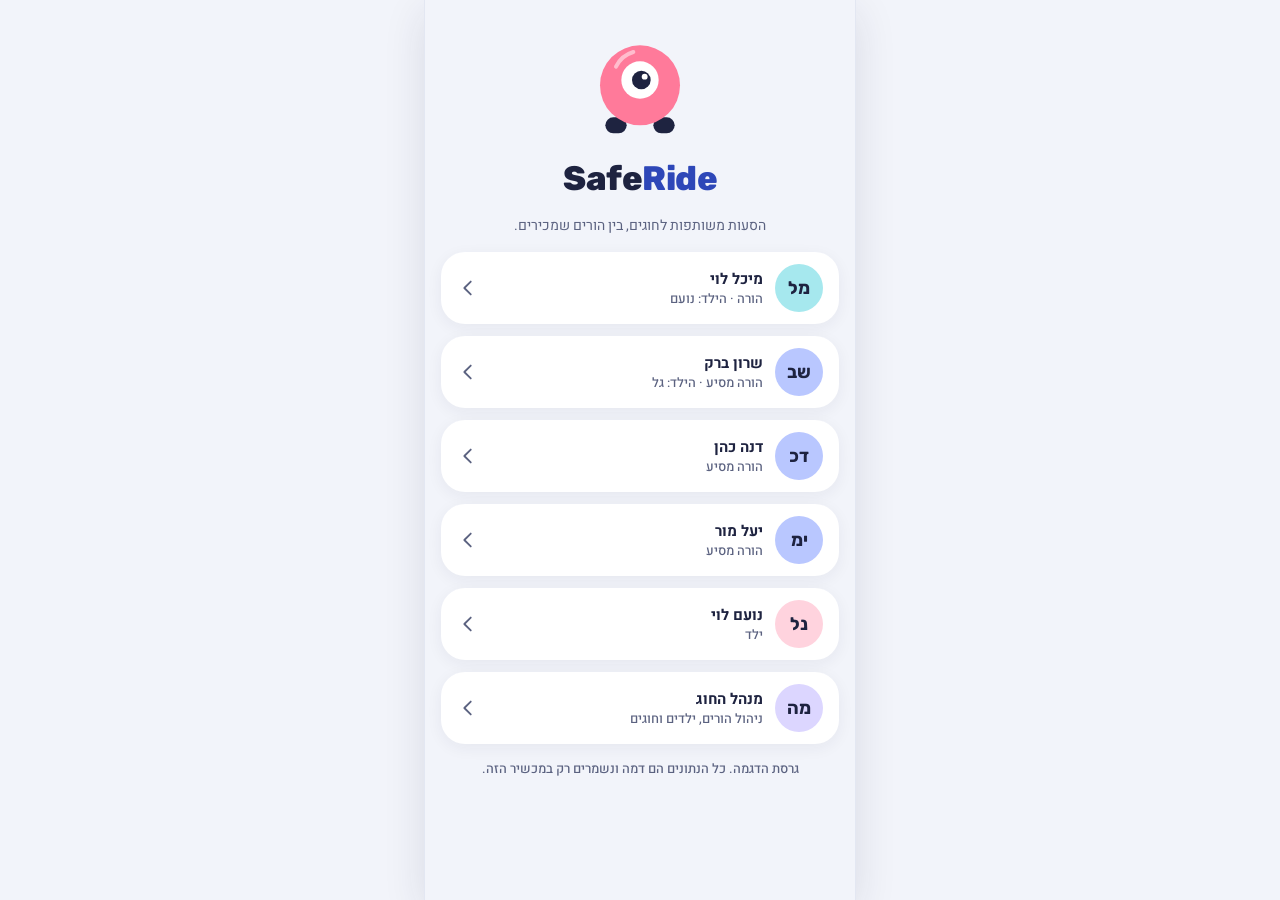
==== design_system_v1020/index.html @ 74db0ea1 "Add design_system_v1020: mobile app in the SafeRide Soft Sky design Working mobile prototype (demo d" ====
<!doctype html>
<html lang="he" dir="rtl" data-theme="light">
<head>
<meta charset="utf-8">
<meta name="viewport" content="width=device-width,initial-scale=1,viewport-fit=cover">
<title>SafeRide · Soft Sky</title>
<meta id="themeColor" name="theme-color" content="#F2F4FA">
<meta name="description" content="SafeRide בעיצוב Soft Sky (design_system_v1020): הסעות משותפות לחוגים. גרסת מובייל עם נתוני דמה.">
<meta name="apple-mobile-web-app-capable" content="yes">
<meta name="mobile-web-app-capable" content="yes">
<meta name="apple-mobile-web-app-title" content="SafeRide">
<meta name="apple-mobile-web-app-status-bar-style" content="default">
<link rel="manifest" href="manifest.webmanifest">
<link rel="icon" type="image/svg+xml" href="assets/ridi.svg">
<link rel="apple-touch-icon" href="assets/icon-180.png">
<link rel="preconnect" href="https://fonts.googleapis.com">
<link rel="preconnect" href="https://fonts.gstatic.com" crossorigin>
<link rel="stylesheet" href="https://fonts.googleapis.com/css2?family=Heebo:wght@400;500;700;800&family=Rubik:wght@500;700;800&display=swap">
<link rel="stylesheet" href="styles.css">
<script>
/* set the theme before first paint (no flash) */
(function(){try{var j=JSON.parse(localStorage.getItem('saferide-v1020'));var t=j&&j.theme||'auto';
var dark=t==='dark'||(t==='auto'&&window.matchMedia&&matchMedia('(prefers-color-scheme: dark)').matches);
document.documentElement.setAttribute('data-theme',dark?'dark':'light')}catch(e){}})();
</script>
</head>
<body>
<div id="root"></div>
<noscript><p style="padding:24px;text-align:center">האפליקציה צריכה JavaScript כדי לעבוד.</p></noscript>
<script src="app.js"></script>
</body>
</html>
---- design_system_v1020/styles.css ----
/* SafeRide Soft Sky — design_system_v1020
   Tokens and components follow design_system_v1020.md. Light by default, dark via [data-theme="dark"]. */
:root{
  --ground:#F2F4FA;--sheet:#F7F8FC;--card:#FFFFFF;--line:#E3E7F2;
  --ink:#1E2340;--ink-muted:#5B6280;
  --tint-sky:#B9C7FF;--tint-aqua:#A6E8EE;--tint-blush:#FFD3DE;--tint-lilac:#DCD6FF;--tint-peach:#FFD0B5;
  --row-out:#F3F5FF;--row-back:#FFF5EE;
  --action:#3D5BD9;--action-hover:#2A44B0;--on-action:#FFFFFF;--action-line:#C9D2F2;--action-text:#2E47B8;--focus:#3D5BD9;
  --ridi:#FF7A9A;--accent-text:#C92F58;--tab-line:#E5486F;
  --ok-bg:#D7F5E3;--ok-fg:#17663A;--verified-bg:#E6F7EE;
  --wait-bg:#FFF1C7;--wait-fg:#7A5300;--note-bg:#FFF6DA;
  --none-bg:#ECEFF5;--none-fg:#4A5168;
  --no-bg:#FFE0E6;--no-fg:#A3203F;--no-line:#E3B8C4;
  --out-bg:#DCE3FF;--out-fg:#2E47B8;--back-bg:#FFE3D2;--back-fg:#9A4310;
  --success:#17663A;--on-success:#FFFFFF;
  --glass:rgba(255,255,255,.55);--scrim:rgba(18,21,42,.5);
  --shadow-card:0 4px 16px rgba(30,35,64,.06);--shadow-fab:0 8px 22px rgba(30,35,64,.2);--shadow-nav:0 -6px 20px rgba(30,35,64,.06);
  --display:"Rubik","Heebo",system-ui,sans-serif;--sans:"Heebo","Rubik",system-ui,sans-serif;
  --space-1:4px;--space-2:8px;--space-3:12px;--space-4:16px;--space-5:20px;--space-6:24px;--space-8:32px;
  --r-sm:12px;--r-md:16px;--r-btn:18px;--r-card:24px;--r-sheet:34px;--r-full:999px;
  color-scheme:light;
}
:root[data-theme="dark"]{
  --ground:#12152A;--sheet:#181C34;--card:#222744;--line:#323858;
  --ink:#EEF0FA;--ink-muted:#A9AFCC;
  --tint-sky:#2D3B78;--tint-aqua:#1C4E58;--tint-blush:#5E2A3B;--tint-lilac:#3A3368;--tint-peach:#5A3520;
  --row-out:#232B52;--row-back:#3A2A22;
  --action:#8FA6FF;--action-hover:#B3C2FF;--on-action:#10142B;--action-line:#4A5590;--action-text:#B3C2FF;--focus:#B3C2FF;
  --ridi:#FF7A9A;--accent-text:#FF9DB4;--tab-line:#FF7A9A;
  --ok-bg:#173D2A;--ok-fg:#8FE0B0;--verified-bg:#163326;
  --wait-bg:#3D3214;--wait-fg:#F5D47A;--note-bg:#33290F;
  --none-bg:#2A2F48;--none-fg:#B8BED8;
  --no-bg:#4A1C29;--no-fg:#FF9DB2;--no-line:#7A3A4D;
  --out-bg:#26326B;--out-fg:#C3CEFF;--back-bg:#4A2A16;--back-fg:#FFC29E;
  --success:#5FD08F;--on-success:#0D2618;
  --glass:rgba(255,255,255,.12);--scrim:rgba(0,0,0,.6);
  --shadow-card:0 4px 16px rgba(0,0,0,.35);--shadow-fab:0 8px 22px rgba(0,0,0,.5);--shadow-nav:0 -6px 20px rgba(0,0,0,.4);
  color-scheme:dark;
}
*{box-sizing:border-box}
html{-webkit-text-size-adjust:100%}
html,body{margin:0}
body{background:var(--ground);color:var(--ink);font:400 16px/24px var(--sans);-webkit-tap-highlight-color:transparent}
button,a,select,input,textarea{font-family:inherit;color:inherit}
button{cursor:pointer;touch-action:manipulation}
button:disabled{cursor:not-allowed}
h1,h2,h3,h4,p{margin:0}
:focus-visible{outline:3px solid var(--focus);outline-offset:2px}
.ic{width:1.25em;height:1.25em;flex:none;vertical-align:middle}
/* type scale */
.t1{font:800 28px/34px var(--display)}
.t2{font:800 22px/28px var(--display)}
.t3{font:700 19px/24px var(--display)}
.t4{font:700 17px/22px var(--display)}
.lbl{font:700 16px/20px var(--display)}
.bs{font:700 15px/22px var(--sans)}
.bsm{font:400 14px/21px var(--sans)}
.cap{font:500 13px/18px var(--sans)}
.mut{color:var(--ink-muted)}
.grow{flex:1;min-width:0}
.row{display:flex;align-items:center;gap:var(--space-3)}
.wrap{flex-wrap:wrap}.sb{justify-content:space-between}.col{display:flex;flex-direction:column}
.g2{gap:var(--space-2)}.g3{gap:var(--space-3)}.g4{gap:var(--space-4)}
.hide{display:none!important}
/* shell */
.app{max-width:430px;margin:0 auto;min-height:100vh;min-height:100dvh;display:flex;flex-direction:column;background:var(--ground);position:relative}
.app.wide{max-width:980px}
@media (min-width:640px){body{background:var(--ground)}.app{box-shadow:0 0 0 1px var(--line),0 12px 40px rgba(30,35,64,.12)}}
.screen{flex:1;display:flex;flex-direction:column;min-height:0}
/* colour header */
.hd{position:relative;z-index:0;padding:calc(env(safe-area-inset-top,0px) + 12px) var(--space-5) 52px;color:var(--ink)}
.hd.driver{background:var(--tint-sky)}.hd.parent{background:var(--tint-aqua)}.hd.child{background:var(--tint-blush)}.hd.admin{background:var(--tint-lilac)}
.hd.m72{padding-bottom:78px}.hd.m96{padding-bottom:98px}
.hd-top{display:flex;align-items:center;justify-content:space-between;gap:var(--space-2);min-height:44px;margin-bottom:var(--space-2)}
.hd-top .sp{width:44px}
.hd-top .acts{display:flex;gap:var(--space-2);min-width:44px;justify-content:flex-end}
.circ{width:44px;height:44px;border-radius:var(--r-full);border:0;background:var(--glass);display:inline-flex;align-items:center;justify-content:center;position:relative;color:var(--ink)}
.circ .badge{position:absolute;top:-2px;left:-2px;min-width:20px;height:20px;border-radius:var(--r-full);background:var(--action);color:var(--on-action);font:700 12px/20px var(--sans);text-align:center;padding:0 5px}
.demo{height:32px;padding:0 12px;border-radius:var(--r-full);border:0;background:var(--glass);display:inline-flex;align-items:center;gap:6px;font:500 13px/18px var(--sans);color:var(--ink)}
.kick{font:500 14px/21px var(--sans);color:var(--ink);opacity:.8}
.hd .t1{margin-top:2px}
.bubble{margin-top:var(--space-3);background:var(--glass);border-radius:18px 18px 18px 4px;padding:10px 14px;font:400 14px/21px var(--sans);max-width:340px}
.ridi{position:absolute;left:var(--space-4);bottom:0;display:block;pointer-events:none}
.ridi svg{display:block}
/* white sheet */
.sheet{position:relative;z-index:1;flex:1;margin-top:-32px;background:var(--sheet);border-radius:var(--r-sheet) var(--r-sheet) 0 0;padding:var(--space-6) var(--space-4) var(--space-8)}
.sheet.hasnav{padding-bottom:var(--space-8)}
.stack{display:flex;flex-direction:column;gap:var(--space-4)}
.sec-t{display:flex;align-items:center;justify-content:space-between;gap:var(--space-2)}
/* card */
.card{background:var(--card);border-radius:var(--r-card);box-shadow:var(--shadow-card);padding:var(--space-4);display:flex;flex-direction:column;gap:var(--space-3);text-align:right;border:0;width:100%}
.card.act{padding:var(--space-5);gap:var(--space-4)}
button.card{font:inherit;color:inherit;cursor:pointer}
.card.verified{background:var(--verified-bg)}
.card.note{background:var(--note-bg)}
.act-hd{display:flex;align-items:center;gap:var(--space-3)}
.actic{width:48px;height:48px;border-radius:var(--r-md);background:var(--out-bg);color:var(--out-fg);display:flex;align-items:center;justify-content:center;flex:none}
.why{display:flex;gap:var(--space-2);align-items:flex-start;font:400 14px/21px var(--sans);color:var(--ink)}
.why .ic{color:var(--accent-text);margin-top:1px}
.rows{display:flex;flex-direction:column;gap:var(--space-2)}
/* ride row */
.rrow{display:flex;align-items:center;gap:var(--space-3);padding:var(--space-3);border-radius:var(--r-md)}
.rrow.out{background:var(--row-out)}.rrow.back{background:var(--row-back)}
.rrow.empty{background:transparent;border:2px dashed var(--line)}
.rrow.sel{box-shadow:0 0 0 3px var(--action)}
.rrow .meta{display:flex;flex-direction:column;gap:2px;min-width:0}
.rrow .sub{display:flex;flex-wrap:wrap;gap:6px;margin-top:4px}
button.rrow{border:0;width:100%;text-align:right;font:inherit;color:inherit}
/* avatar */
.av{border-radius:var(--r-full);display:inline-flex;align-items:center;justify-content:center;flex:none;font:700 15px/1 var(--display);color:var(--ink);overflow:hidden}
.av.sky{background:var(--tint-sky)}.av.peach{background:var(--tint-peach)}.av.blush{background:var(--tint-blush)}.av.aqua{background:var(--tint-aqua)}.av.lilac{background:var(--tint-lilac)}
.av.empty{background:transparent;border:2px dashed var(--line);color:var(--ink-muted)}
/* chips */
.chip{display:inline-flex;align-items:center;gap:var(--space-1);height:28px;padding:0 10px;border-radius:var(--r-full);font:500 13px/18px var(--sans);white-space:nowrap}
.chip .ic{width:14px;height:14px;stroke-width:2.5}
.chip.lg{height:34px;padding:0 14px;font:700 14px/18px var(--sans)}.chip.lg .ic{width:16px;height:16px}
.chip.ok{background:var(--ok-bg);color:var(--ok-fg)}
.chip.verified{background:var(--verified-bg);color:var(--ok-fg)}
.chip.wait{background:var(--wait-bg);color:var(--wait-fg)}
.chip.none{background:var(--none-bg);color:var(--none-fg)}
.chip.no{background:var(--no-bg);color:var(--no-fg)}
.chip.out{background:var(--out-bg);color:var(--out-fg)}
.chip.back{background:var(--back-bg);color:var(--back-fg)}
.chip.blush{background:var(--tint-blush);color:var(--ink)}
/* seat meter */
.meter{display:flex;align-items:center;gap:var(--space-2);flex-wrap:wrap}
.bars{display:flex;gap:4px}
.bars i{width:22px;height:8px;border-radius:4px;background:var(--out-bg);display:block}
.bars i.on{background:var(--action)}
/* buttons */
.btn{display:inline-flex;align-items:center;justify-content:center;gap:var(--space-2);height:52px;padding:0 var(--space-5);border-radius:var(--r-btn);border:2px solid transparent;font:700 16px/20px var(--display);text-decoration:none;text-align:center}
.btn .ic{width:20px;height:20px;stroke-width:2.4}
.btn.block{width:100%}
.btn.sm{height:44px;border-radius:14px;font-size:15px;padding:0 var(--space-4)}
.btn.primary{background:var(--action);color:var(--on-action)}
.btn.primary:hover,.btn.primary:active{background:var(--action-hover)}
.btn.secondary{background:var(--card);border-color:var(--action-line);color:var(--action-text)}
.btn.danger{background:transparent;border-color:var(--no-line);color:var(--no-fg)}
.btn.success{background:var(--success);color:var(--on-success)}
.btn:disabled,.btn.disabled{background:var(--none-bg);border-color:transparent;color:var(--none-fg)}
.btn.ghost{background:transparent;color:var(--action-text);height:44px}
.btns{display:flex;gap:var(--space-2)}.btns .btn{flex:1}
.why-dis{font:500 13px/18px var(--sans);color:var(--ink-muted);text-align:center}
/* tabs */
.tabs{display:flex;border-bottom:2px solid var(--line)}
.tabs button{flex:1;height:48px;background:none;border:0;border-bottom:3px solid transparent;margin-bottom:-2px;font:700 15px/20px var(--display);color:var(--ink-muted);padding:0 2px;display:flex;align-items:center;justify-content:center;gap:5px;white-space:nowrap}
.tabs button[aria-current="page"]{color:var(--accent-text);border-bottom-color:var(--tab-line)}
.tabs .cnt{min-width:22px;height:22px;border-radius:var(--r-full);background:var(--tab-line);color:#fff;font:700 12px/22px var(--sans);padding:0 6px}
/* bottom nav */
.nav{position:sticky;bottom:0;z-index:30;background:var(--card);border-radius:var(--r-sheet) var(--r-sheet) 0 0;box-shadow:var(--shadow-nav);padding:var(--space-2) var(--space-3) calc(var(--space-2) + env(safe-area-inset-bottom,0px))}
.nav .in{display:flex;align-items:center;padding-left:88px}
.nav-i{flex:1;max-width:104px;min-height:56px;background:none;border:0;display:flex;flex-direction:column;align-items:center;justify-content:center;gap:2px;font:500 12px/16px var(--sans);color:var(--ink-muted)}
.nav-i .ic{width:26px;height:26px}
.nav-i[aria-current="page"]{color:var(--action-text);font-weight:700}
.fab{position:absolute;left:var(--space-5);top:-24px;width:64px;height:64px;border-radius:var(--r-full);border:4px solid var(--card);background:var(--tint-aqua);color:var(--ink);box-shadow:var(--shadow-fab);display:flex;align-items:center;justify-content:center}
.fab .ic{width:28px;height:28px;stroke-width:2.6}
/* forms */
.field{display:flex;flex-direction:column;gap:6px}
.field>label,.field>.lbl2{font:700 15px/22px var(--sans);display:flex;align-items:center;gap:6px}
.field>label .ic,.field>.lbl2 .ic{color:var(--ink-muted);width:18px;height:18px}
.req{color:var(--no-fg)}
.in{width:100%;min-height:52px;border-radius:var(--r-md);border:1.5px solid var(--line);background:var(--card);color:var(--ink);padding:0 14px;font:400 16px/24px var(--sans)}
textarea.in{padding:12px 14px;min-height:96px;resize:vertical}
select.in{appearance:none;background-image:linear-gradient(45deg,transparent 50%,var(--ink-muted) 50%),linear-gradient(135deg,var(--ink-muted) 50%,transparent 50%);background-position:18px 50%,24px 50%;background-size:6px 6px;background-repeat:no-repeat;padding-left:40px}
.in.bad{border-color:var(--no-fg)}
.err{display:flex;gap:6px;align-items:center;color:var(--no-fg);font:500 13px/18px var(--sans)}
.seg{display:flex;gap:var(--space-2);flex-wrap:wrap}
.seg button{flex:1;min-height:48px;border-radius:var(--r-md);border:1.5px solid var(--line);background:var(--card);font:700 15px/20px var(--display);display:inline-flex;align-items:center;justify-content:center;gap:6px;padding:0 12px;color:var(--ink)}
.seg button[aria-pressed="true"]{border-color:var(--action);background:var(--out-bg);color:var(--out-fg)}
.seg button.o[aria-pressed="true"]{border-color:var(--back-fg);background:var(--back-bg);color:var(--back-fg)}
.stepper{display:flex;align-items:center;gap:var(--space-4)}
.stepper button{width:48px;height:48px;border-radius:var(--r-full);border:1.5px solid var(--action-line);background:var(--card);color:var(--action-text);display:inline-flex;align-items:center;justify-content:center}
.stepper b{font:800 24px/28px var(--display);min-width:32px;text-align:center}
.search{position:relative}.search .ic{position:absolute;top:15px;right:14px;color:var(--ink-muted)}.search .in{padding-right:42px;border-radius:var(--r-sm)}
.kv{display:flex;justify-content:space-between;gap:var(--space-3);padding:10px 0;border-top:1px solid var(--line)}
.kv:first-child{border-top:0}.kv span:first-child{color:var(--ink-muted);font:500 14px/21px var(--sans)}.kv span:last-child{font:700 15px/21px var(--sans);text-align:left}
/* notices */
.nt{display:flex;gap:var(--space-2);align-items:flex-start;border-radius:var(--r-md);padding:var(--space-3);font:400 14px/21px var(--sans);background:var(--note-bg);color:var(--ink)}
.nt .ic{flex:none;margin-top:1px}
.nt.info .ic{color:var(--accent-text)}
.nt.ok{background:var(--verified-bg)}.nt.ok .ic{color:var(--ok-fg)}
.nt.no{background:var(--no-bg);color:var(--ink)}.nt.no .ic{color:var(--no-fg)}
.nt.none{background:var(--none-bg)}
/* empty state */
.empty-s{display:flex;flex-direction:column;align-items:center;text-align:center;gap:var(--space-2);padding:var(--space-4) var(--space-3)}
.empty-s .bigic{width:56px;height:56px;border-radius:var(--r-full);background:var(--none-bg);color:var(--none-fg);display:flex;align-items:center;justify-content:center}
.empty-s .bigic .ic{width:28px;height:28px}
/* stat tiles (admin) */
.stats{display:grid;grid-template-columns:repeat(2,1fr);gap:var(--space-3)}
@media (min-width:720px){.stats{grid-template-columns:repeat(3,1fr)}}
.stat{background:var(--card);border-radius:var(--r-card);box-shadow:var(--shadow-card);padding:var(--space-4);border:0;text-align:right;display:flex;flex-direction:column;gap:var(--space-1);font:inherit;color:inherit}
.stat b{font:800 28px/34px var(--display)}
.stat .ic{color:var(--action-text);width:24px;height:24px;margin-bottom:2px}
.cols{display:grid;grid-template-columns:1fr;gap:var(--space-3)}
@media (min-width:720px){.cols{grid-template-columns:1fr 1fr}}
/* list row card (admin / profile) */
.lrow{display:flex;align-items:center;gap:var(--space-3)}
/* welcome */
.welcome{flex:1;display:flex;flex-direction:column;align-items:center;padding:calc(env(safe-area-inset-top,0px) + 40px) var(--space-4) var(--space-8);gap:var(--space-4)}
.welcome .word{font:800 34px/40px var(--display);color:var(--ink);letter-spacing:-.5px;direction:ltr}
.welcome .word span{color:var(--action-text)}
.welcome .who{width:100%;display:flex;flex-direction:column;gap:var(--space-3)}
.role-card{display:flex;align-items:center;gap:var(--space-3);background:var(--card);border-radius:var(--r-card);box-shadow:var(--shadow-card);padding:var(--space-3) var(--space-4);border:0;width:100%;text-align:right;font:inherit;color:inherit}
.role-card>.ic{color:var(--ink-muted);width:22px;height:22px}
.two{display:grid;grid-template-columns:1fr 1fr;gap:var(--space-3)}
/* dialog + toast */
.modal{position:fixed;inset:0;z-index:80;background:var(--scrim);display:flex;align-items:flex-end;justify-content:center;padding:0}
.dialog{background:var(--card);width:100%;max-width:430px;border-radius:var(--r-sheet) var(--r-sheet) 0 0;padding:var(--space-6) var(--space-5) calc(var(--space-6) + env(safe-area-inset-bottom,0px));display:flex;flex-direction:column;gap:var(--space-4);max-height:90vh;overflow:auto}
.dialog .icbig{width:56px;height:56px;border-radius:var(--r-full);display:flex;align-items:center;justify-content:center}
.dialog .icbig.no{background:var(--no-bg);color:var(--no-fg)}.dialog .icbig.ok{background:var(--ok-bg);color:var(--ok-fg)}.dialog .icbig.out{background:var(--out-bg);color:var(--out-fg)}
.toast{position:fixed;left:50%;transform:translateX(-50%);bottom:calc(112px + env(safe-area-inset-bottom,0px));z-index:90;background:var(--ink);color:var(--ground);padding:12px 18px;border-radius:var(--r-md);font:500 14px/21px var(--sans);max-width:min(92vw,400px);text-align:center;box-shadow:var(--shadow-fab)}
@media (prefers-reduced-motion:no-preference){button.card:active,.role-card:active{transform:scale(.99)}.toast{animation:pop .2s ease-out}@keyframes pop{from{opacity:0;transform:translate(-50%,8px)}}}
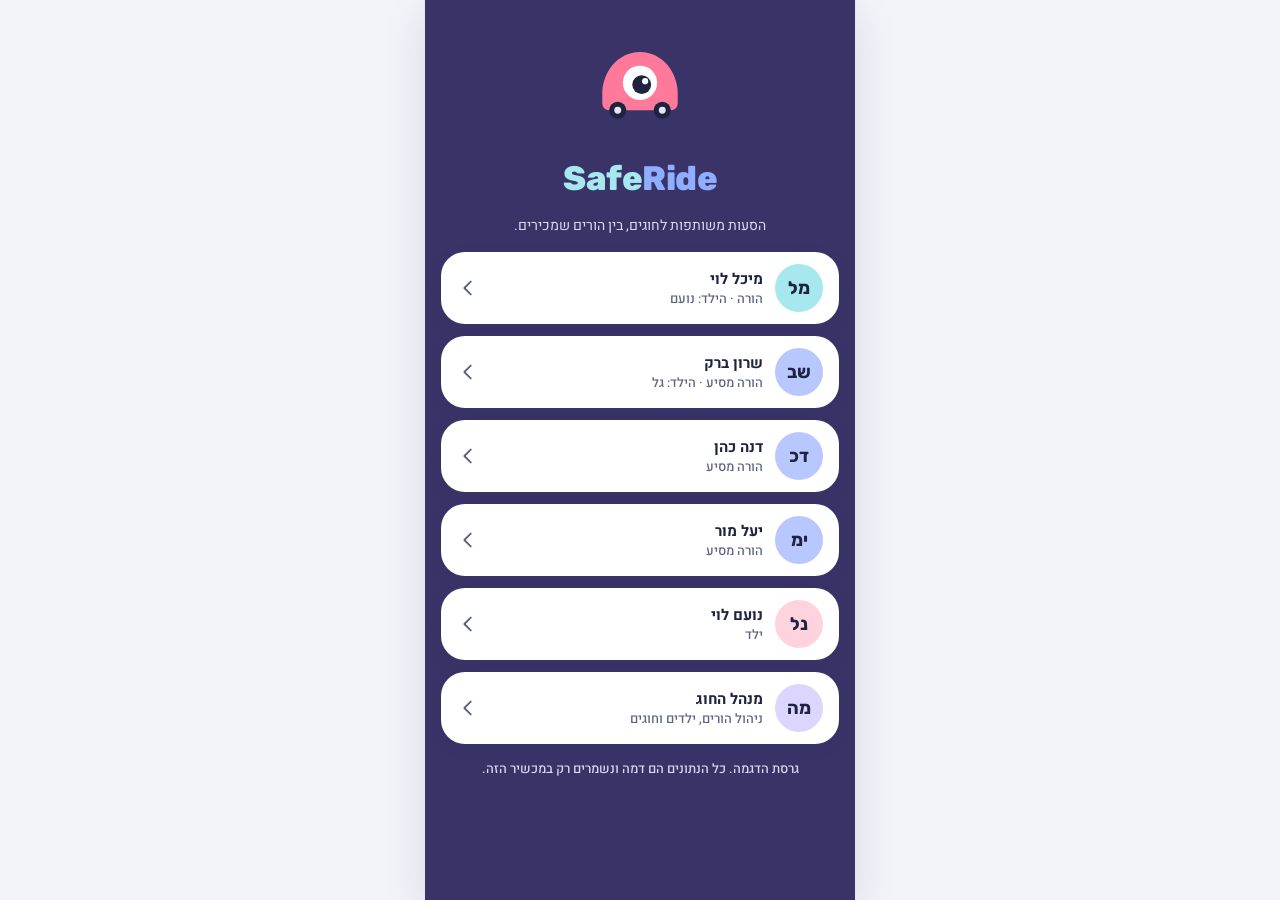
==== commit 7d0d3019: "SafeRide: uniform purple header, Safe/Ride wordmark, Ridi without arc (v1020.10) Co-Authored-By: Cla" ====
--- a/design_system_v1020/index.html
+++ b/design_system_v1020/index.html
@@ -3,9 +3,9 @@
 <head>
 <meta charset="utf-8">
 <meta name="viewport" content="width=device-width,initial-scale=1,viewport-fit=cover">
-<title>SafeRide · Soft Sky</title>
+<title>SafeRide</title>
 <meta id="themeColor" name="theme-color" content="#F2F4FA">
-<meta name="description" content="SafeRide בעיצוב Soft Sky (design_system_v1020): הסעות משותפות לחוגים. גרסת מובייל עם נתוני דמה.">
+<meta name="description" content="SafeRide בעיצוב החדש (design_system_v1020): הסעות משותפות לחוגים. גרסת מובייל עם נתוני דמה.">
 <meta name="apple-mobile-web-app-capable" content="yes">
 <meta name="mobile-web-app-capable" content="yes">
 <meta name="apple-mobile-web-app-title" content="SafeRide">
@@ -16,7 +16,7 @@
 <link rel="preconnect" href="https://fonts.googleapis.com">
 <link rel="preconnect" href="https://fonts.gstatic.com" crossorigin>
 <link rel="stylesheet" href="https://fonts.googleapis.com/css2?family=Heebo:wght@400;500;700;800&family=Rubik:wght@500;700;800&display=swap">
-<link rel="stylesheet" href="styles.css">
+<link rel="stylesheet" href="styles.css?v=1020.10">
 <script>
 /* set the theme before first paint (no flash) */
 (function(){try{var j=JSON.parse(localStorage.getItem('saferide-v1020'));var t=j&&j.theme||'auto';
@@ -27,6 +27,6 @@
 <body>
 <div id="root"></div>
 <noscript><p style="padding:24px;text-align:center">האפליקציה צריכה JavaScript כדי לעבוד.</p></noscript>
-<script src="app.js"></script>
+<script src="app.js?v=1020.10"></script>
 </body>
 </html>
--- a/design_system_v1020/styles.css
+++ b/design_system_v1020/styles.css
@@ -1,4 +1,4 @@
-/* SafeRide Soft Sky — design_system_v1020
+/* SafeRide — design_system_v1020
    Tokens and components follow design_system_v1020.md. Light by default, dark via [data-theme="dark"]. */
 :root{
   --ground:#F2F4FA;--sheet:#F7F8FC;--card:#FFFFFF;--line:#E3E7F2;
@@ -6,6 +6,7 @@
   --tint-sky:#B9C7FF;--tint-aqua:#A6E8EE;--tint-blush:#FFD3DE;--tint-lilac:#DCD6FF;--tint-peach:#FFD0B5;
   --row-out:#F3F5FF;--row-back:#FFF5EE;
   --action:#3D5BD9;--action-hover:#2A44B0;--on-action:#FFFFFF;--action-line:#C9D2F2;--action-text:#2E47B8;--focus:#3D5BD9;
+  --brand-safe:#A6E8EE;--brand-ride:#8FAEFF;--brand-header:#3A3368;--on-header:#F4F2FF;--on-header-muted:#DDD9F5;
   --ridi:#FF7A9A;--accent-text:#C92F58;--tab-line:#E5486F;
   --ok-bg:#D7F5E3;--ok-fg:#17663A;--verified-bg:#E6F7EE;
   --wait-bg:#FFF1C7;--wait-fg:#7A5300;--note-bg:#FFF6DA;
@@ -26,6 +27,7 @@
   --tint-sky:#2D3B78;--tint-aqua:#1C4E58;--tint-blush:#5E2A3B;--tint-lilac:#3A3368;--tint-peach:#5A3520;
   --row-out:#232B52;--row-back:#3A2A22;
   --action:#8FA6FF;--action-hover:#B3C2FF;--on-action:#10142B;--action-line:#4A5590;--action-text:#B3C2FF;--focus:#B3C2FF;
+  --brand-safe:#A6E8EE;--brand-ride:#8FAEFF;--brand-header:#3A3368;--on-header:#F4F2FF;--on-header-muted:#DDD9F5;
   --ridi:#FF7A9A;--accent-text:#FF9DB4;--tab-line:#FF7A9A;
   --ok-bg:#173D2A;--ok-fg:#8FE0B0;--verified-bg:#163326;
   --wait-bg:#3D3214;--wait-fg:#F5D47A;--note-bg:#33290F;
@@ -68,9 +70,12 @@
 @media (min-width:640px){body{background:var(--ground)}.app{box-shadow:0 0 0 1px var(--line),0 12px 40px rgba(30,35,64,.12)}}
 .screen{flex:1;display:flex;flex-direction:column;min-height:0}
 /* colour header */
-.hd{position:relative;z-index:0;padding:calc(env(safe-area-inset-top,0px) + 12px) var(--space-5) 52px;color:var(--ink)}
-.hd.driver{background:var(--tint-sky)}.hd.parent{background:var(--tint-aqua)}.hd.child{background:var(--tint-blush)}.hd.admin{background:var(--tint-lilac)}
-.hd.m72{padding-bottom:78px}.hd.m96{padding-bottom:98px}
+.hd{position:relative;padding:calc(env(safe-area-inset-top,0px) + 12px) var(--space-5) 52px;color:var(--ink)}
+.hd,.hd.driver,.hd.parent,.hd.child,.hd.admin{background:var(--brand-header);color:var(--on-header)}
+.hd .circ,.hd .demo{background:rgba(255,255,255,.18);color:#fff}
+.hd .kick{color:var(--on-header-muted);opacity:1}
+.hd .bubble{background:var(--card);color:var(--ink)}
+.hd.m72{padding-bottom:76px}.hd.m96{padding-bottom:86px}
 .hd-top{display:flex;align-items:center;justify-content:space-between;gap:var(--space-2);min-height:44px;margin-bottom:var(--space-2)}
 .hd-top .sp{width:44px}
 .hd-top .acts{display:flex;gap:var(--space-2);min-width:44px;justify-content:flex-end}
@@ -80,10 +85,14 @@
 .kick{font:500 14px/21px var(--sans);color:var(--ink);opacity:.8}
 .hd .t1{margin-top:2px}
 .bubble{margin-top:var(--space-3);background:var(--glass);border-radius:18px 18px 18px 4px;padding:10px 14px;font:400 14px/21px var(--sans);max-width:340px}
-.ridi{position:absolute;left:var(--space-4);bottom:0;display:block;pointer-events:none}
+.ridi{position:absolute;left:var(--space-4);bottom:0;z-index:2;display:flex;align-items:center;justify-content:center;border:4px solid var(--card);border-radius:var(--r-full);background:var(--tint-aqua);box-shadow:var(--shadow-fab);padding:0;cursor:pointer}
+.ridi::after{content:"";position:absolute;inset:-8px}
+.ridi:active{transform:scale(.96)}
+.hintline{display:block;margin-top:2px;font:500 13px/18px var(--sans);color:var(--accent-text)}
 .ridi svg{display:block}
 /* white sheet */
-.sheet{position:relative;z-index:1;flex:1;margin-top:-32px;background:var(--sheet);border-radius:var(--r-sheet) var(--r-sheet) 0 0;padding:var(--space-6) var(--space-4) var(--space-8)}
+.sheet{position:relative;z-index:1;flex:1;margin-top:-32px;background:var(--sheet);border-radius:var(--r-sheet) var(--r-sheet) 0 0;padding:44px var(--space-4) var(--space-8)}
+.hd.m96+.sheet{padding-top:52px}
 .sheet.hasnav{padding-bottom:var(--space-8)}
 .stack{display:flex;flex-direction:column;gap:var(--space-4)}
 .sec-t{display:flex;align-items:center;justify-content:space-between;gap:var(--space-2)}
@@ -197,8 +206,8 @@
 .lrow{display:flex;align-items:center;gap:var(--space-3)}
 /* welcome */
 .welcome{flex:1;display:flex;flex-direction:column;align-items:center;padding:calc(env(safe-area-inset-top,0px) + 40px) var(--space-4) var(--space-8);gap:var(--space-4)}
-.welcome .word{font:800 34px/40px var(--display);color:var(--ink);letter-spacing:-.5px;direction:ltr}
-.welcome .word span{color:var(--action-text)}
+.welcome .word{font:800 34px/40px var(--display);color:var(--brand-safe);letter-spacing:-.5px;direction:ltr}
+.welcome .word span{color:var(--brand-ride)}
 .welcome .who{width:100%;display:flex;flex-direction:column;gap:var(--space-3)}
 .role-card{display:flex;align-items:center;gap:var(--space-3);background:var(--card);border-radius:var(--r-card);box-shadow:var(--shadow-card);padding:var(--space-3) var(--space-4);border:0;width:100%;text-align:right;font:inherit;color:inherit}
 .role-card>.ic{color:var(--ink-muted);width:22px;height:22px}
@@ -210,3 +219,26 @@
 .dialog .icbig.no{background:var(--no-bg);color:var(--no-fg)}.dialog .icbig.ok{background:var(--ok-bg);color:var(--ok-fg)}.dialog .icbig.out{background:var(--out-bg);color:var(--out-fg)}
 .toast{position:fixed;left:50%;transform:translateX(-50%);bottom:calc(112px + env(safe-area-inset-bottom,0px));z-index:90;background:var(--ink);color:var(--ground);padding:12px 18px;border-radius:var(--r-md);font:500 14px/21px var(--sans);max-width:min(92vw,400px);text-align:center;box-shadow:var(--shadow-fab)}
 @media (prefers-reduced-motion:no-preference){button.card:active,.role-card:active{transform:scale(.99)}.toast{animation:pop .2s ease-out}@keyframes pop{from{opacity:0;transform:translate(-50%,8px)}}}
+/* Ridi chat sheet */
+@keyframes ridi-wiggle{0%,100%{transform:rotate(0)}10%{transform:rotate(-8deg)}20%{transform:rotate(7deg)}30%{transform:rotate(-4deg)}40%{transform:rotate(0)}}
+.ridi svg{transform-origin:50% 100%}
+@media (prefers-reduced-motion:no-preference){.ridi svg{animation:ridi-wiggle 2s ease-in-out infinite}}
+:root[data-motion="on"] .ridi svg{animation:ridi-wiggle 2s ease-in-out infinite}
+.dialog.chat{padding-top:var(--space-4);gap:var(--space-3);height:min(640px,86vh)}
+.chat-hd{display:flex;align-items:center;gap:var(--space-3)}
+.chat-hd .rd{width:44px;height:44px;border-radius:var(--r-full);background:var(--tint-aqua);display:flex;align-items:flex-end;justify-content:center;overflow:hidden;flex:none}
+.msgs{flex:1;min-height:0;overflow-y:auto;display:flex;flex-direction:column;gap:var(--space-3);padding:var(--space-1) 0}
+.msg{max-width:88%;padding:10px 14px;border-radius:18px;font:400 15px/22px var(--sans);white-space:pre-wrap}
+.msg.bot{align-self:flex-start;background:var(--sheet);border-bottom-right-radius:4px;display:flex;gap:var(--space-2)}
+.msg.bot .ic{color:var(--accent-text);flex:none;margin-top:3px}
+.msg.me{align-self:flex-end;background:var(--action);color:var(--on-action);border-bottom-left-radius:4px}
+.items{display:flex;flex-direction:column;gap:var(--space-2);align-self:stretch}
+.items .card{box-shadow:none;background:var(--sheet);padding:var(--space-3)}
+.sugg{display:flex;flex-wrap:wrap;gap:var(--space-2)}
+.sugg button{min-height:44px;padding:0 14px;border-radius:var(--r-full);border:1.5px solid var(--action-line);background:var(--card);color:var(--action-text);font:700 14px/18px var(--display)}
+.composer{display:flex;gap:var(--space-2);align-items:center}
+.composer .in{flex:1}
+.composer .send{width:52px;height:52px;border-radius:var(--r-btn);border:0;background:var(--action);color:var(--on-action);display:inline-flex;align-items:center;justify-content:center;flex:none}
+.composer .send svg{transform:scaleX(-1)}
+
+.welcome{background:var(--brand-header);color:var(--on-header)}.welcome .sub,.welcome .lead,.welcome p{color:var(--on-header-muted)}.welcome .role-card,.welcome .role-card p{color:var(--ink)}
